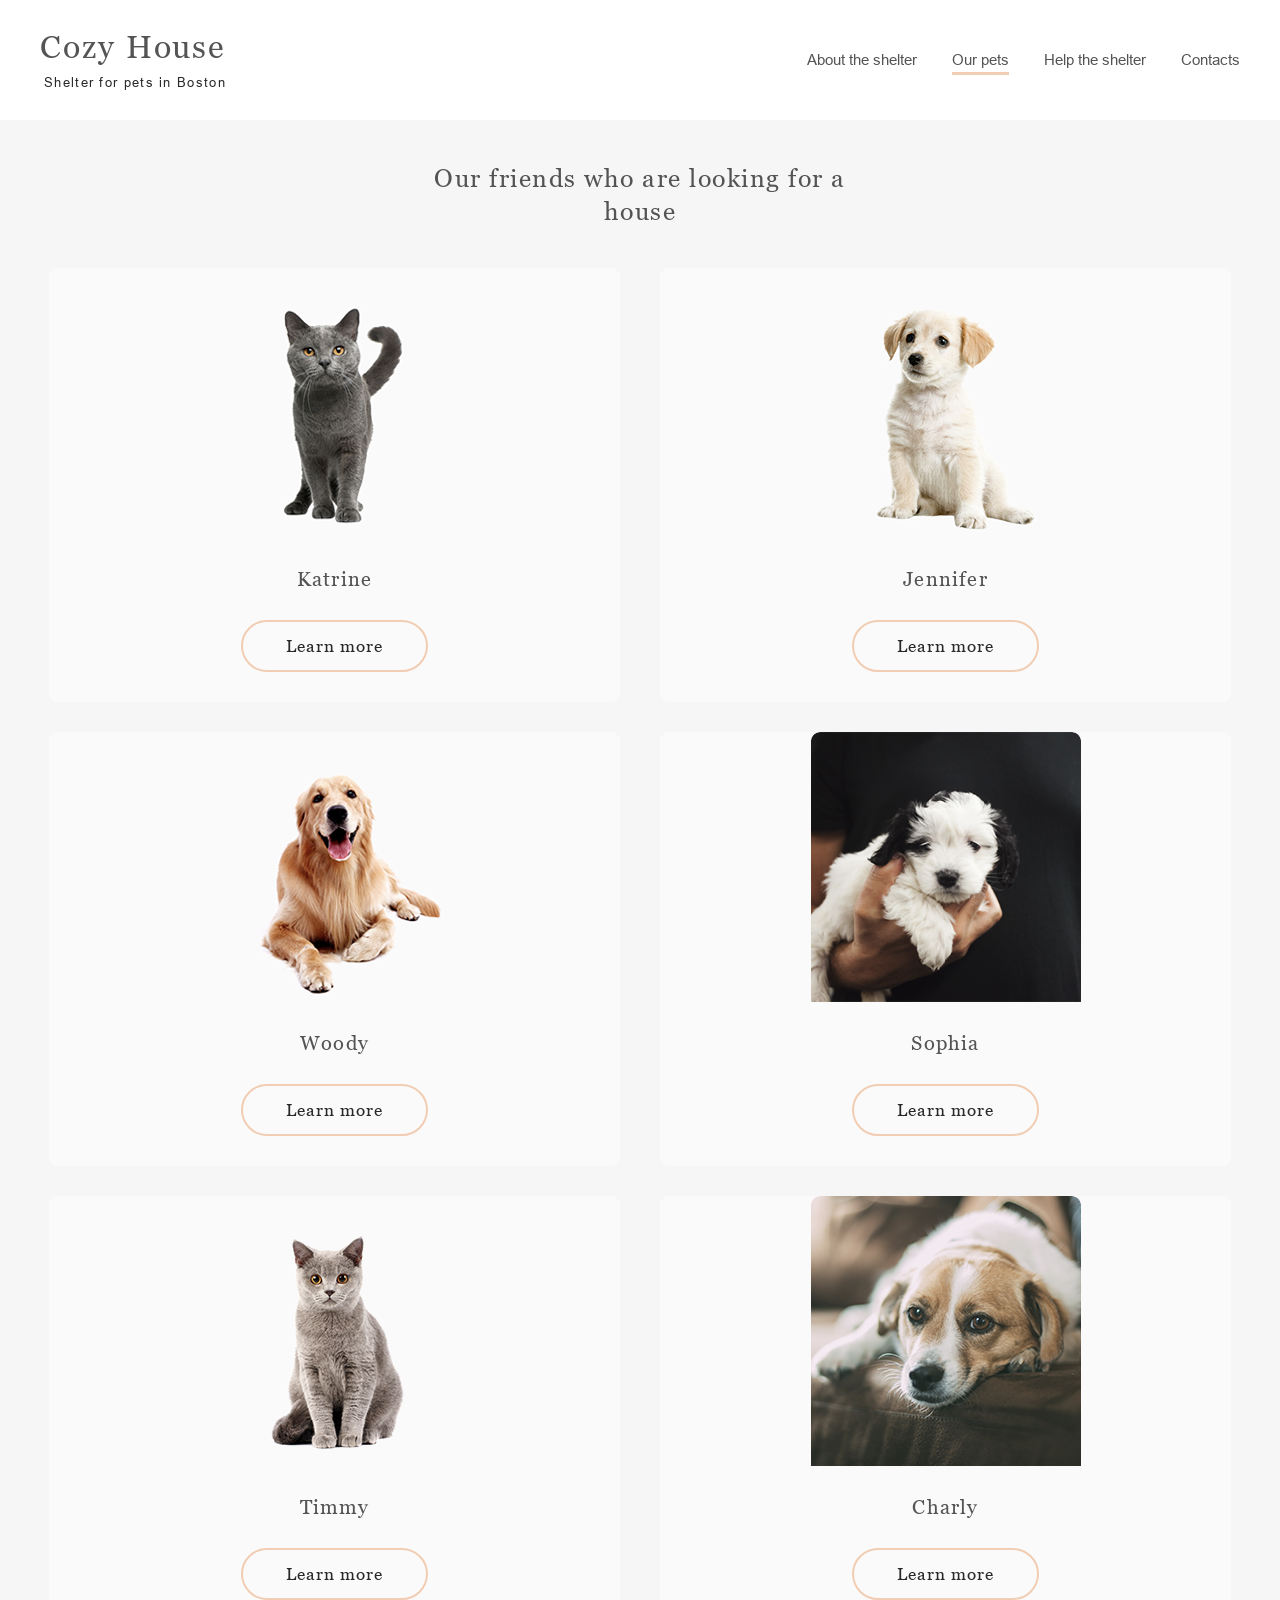
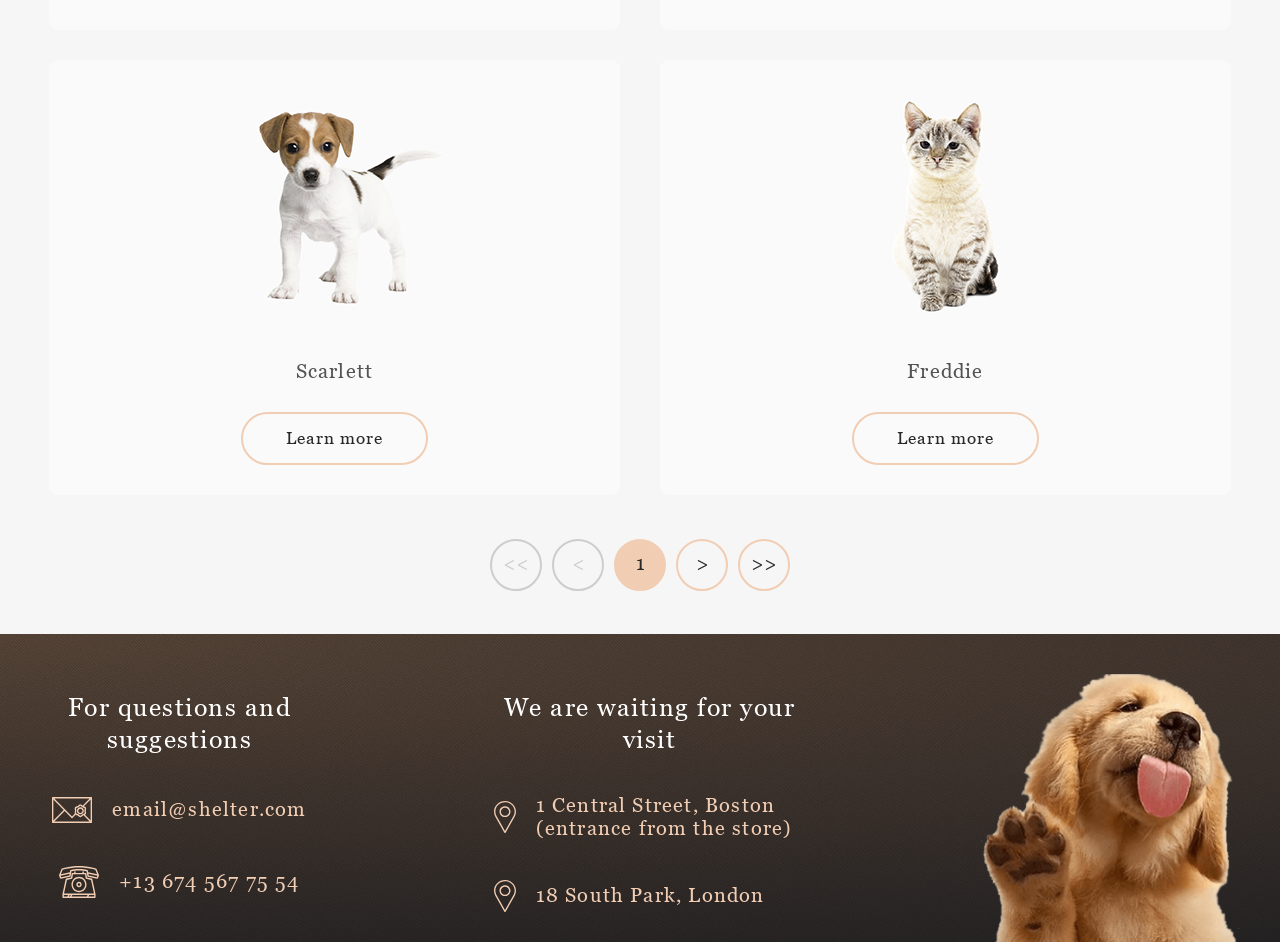
==== pets.html @ 42ce53c7 "Initial commit" ====
<!DOCTYPE html>
<html lang="en">
<head>
    <meta charset="UTF-8">
    <meta name="viewport" content="width=device-width, initial-scale=1.0">
    <title>Cozy House | pets page</title>
    <link rel="preload" href="fonts/ArialMT.woff2" as="font" type="font/woff2" crossorigin>
    <link rel="preload" href="fonts/Georgia.woff2" as="font" type="font/woff2" crossorigin>
    <link rel="stylesheet" href="css/style.css">
    <link rel="icon" type="image/x-icon" href="images/favicon.ico">
</head>
<body>
    <div class="overlay" id="overlay"></div>
    <header class="header header--inside header--white">
        <div class="container">
            <div class="header__row">
                <a class="header__logo logo" href="https://rolling-scopes-school.github.io/soveliy-JSFEPRESCHOOL2024Q2/shelter/">
                    <div class="logo__title">
                        Cozy House
                    </div>
                    <div class="logo__desc">
                        Shelter for pets in Boston
                    </div>
                </a>
                <nav class="header__main-menu main-menu">
                    <ul class="main-menu__list">
                        <li class="main-menu__item"><a href="https://rolling-scopes-school.github.io/soveliy-JSFEPRESCHOOL2024Q2/shelter/" class="main-menu__link">About the shelter</a></li>
                        <li class="main-menu__item"><a href="#" class="main-menu__link main-menu__link--current">Our pets</a></li>
                        <li class="main-menu__item"><a href="https://rolling-scopes-school.github.io/soveliy-JSFEPRESCHOOL2024Q2/shelter/#help" class="main-menu__link">Help the shelter</a></li>
                        <li class="main-menu__item"><a href="#contacts" class="main-menu__link">Contacts</a></li>
                    </ul>
                </nav>
                <div class="burger header__burger">
                    <div class="burger__elem"></div>
                    <div class="burger__elem"></div>
                    <div class="burger__elem"></div>
                </div>
            </div>
        </div>
    </header>
    <main class="main">
        <div class="friends" id="friends">
            <div class="container">
                <h1 class="friends__section-title section-title section-title--big-margin">
                    Our friends who
                    are&nbsp;looking for a house
                </h1>
                <div class="friends__grid">
                    <a class="friends-item" href="#">
                        <div class="friends-item__image-container">
                            <img src="images/pets-katrine.jpg" alt="">
                        </div>
                        <div class="friends-item__title">
                            Katrine
                        </div>
                        <div class="friends-item__button button button--round">
                            Learn more
                        </div>
                    </a>
                    <a class="friends-item" href="#">
                        <div class="friends-item__image-container">
                            <img src="images/pets-jennifer.jpg" alt="">
                        </div>
                        <div class="friends-item__title">
                            Jennifer
                        </div>
                        <div class="friends-item__button button button--round">
                            Learn more
                        </div>
                    </a>
                    <a class="friends-item" href="#">
                        <div class="friends-item__image-container">
                            <img src="images/pets-woody.jpg" alt="">
                        </div>
                        <div class="friends-item__title">
                            Woody
                        </div>
                        <div class="friends-item__button button button--round">
                            Learn more
                        </div>
                    </a>
                    <a class="friends-item" href="#">
                        <div class="friends-item__image-container">
                            <img src="images/pets/4.jpg" alt="">
                        </div>
                        <div class="friends-item__title">
                            Sophia
                        </div>
                        <div class="friends-item__button button button--round">
                            Learn more
                        </div>
                    </a>
                    <a class="friends-item" href="#">
                        <div class="friends-item__image-container">
                            <img src="images/pets/pets-timmy.png" alt="">
                        </div>
                        <div class="friends-item__title">
                            Timmy
                        </div>
                        <div class="friends-item__button button button--round">
                            Learn more
                        </div>
                    </a>
                    <a class="friends-item" href="#">
                        <div class="friends-item__image-container">
                            <img src="images/pets/pets-charly.jpg" alt="">
                        </div>
                        <div class="friends-item__title">
                            Charly
                        </div>
                        <div class="friends-item__button button button--round">
                            Learn more
                        </div>
                    </a>
                    <a class="friends-item" href="#">
                        <div class="friends-item__image-container">
                            <img src="images/pets/pets-scarlet.jpg" alt="">
                        </div>
                        <div class="friends-item__title">
                            Scarlett
                        </div>
                        <div class="friends-item__button button button--round">
                            Learn more
                        </div>
                    </a>
                    <a class="friends-item" href="#">
                        <div class="friends-item__image-container">
                            <img src="images/pets/8.jpg" alt="">
                        </div>
                        <div class="friends-item__title">
                            Freddie
                        </div>
                        <div class="friends-item__button button button--round">
                            Learn more
                        </div>
                    </a>
                </div>
                <nav class="friends__pagination pagination">
                    <ul class="pagination__list">
                        <li class="pagination__item">
                            <a class="pagination__link pagination__link--disable">&lt;&lt;</a>
                        </li>
                        <li class="pagination__item">
                            <a class="pagination__link pagination__link--disable">&lt;</a>
                        </li>
                        <li class="pagination__item">
                            <a class="pagination__link pagination__link--current">1</a>
                        </li>
                        <li class="pagination__item">
                            <a href="#" class="pagination__link">></a>
                        </li>
                        <li class="pagination__item">
                            <a href="#" class="pagination__link">>></a>
                        </li>
                    </ul>
                </nav>
            </div>
        </div>
    </main> 
    <footer class="footer" id="contacts">
        <div class="container">
            <div class="footer__row">
                <div class="footer__col footer__col--links">
                    <h2 class="footer__section-title footer__section-title--big section-title">
                        For questions and suggestions
                    </h2>
                    <ul class="footer__contacts">
                        <li class="footer__list-item">
                            <a class="footer__item footer__item--center" href="mailto:email@shelter.com">
                                <img src="images/icon-email.svg" alt="">
                                email@shelter.com
                            </a>
                        </li>
                        <li class="footer__list-item">
                            <a class="footer__item footer__item--center" href="tel:+136745677554">
                                <img src="images/icon-phone.svg" alt="">
                                +13 674 567 75 54
                            </a>
                        </li>
                    </ul>
                </div>
                <div class="footer__col footer__col--adress">
                    <h2 class="footer__section-title section-title">
                        We are waiting for your visit
                    </h2>
                    <ul class="footer__contacts">
                        <li class="footer__list-item">
                            <a class="footer__item footer__item--center" href="https://maps.app.goo.gl/FoFPzvUxAFWKKioE9" target="_blank">
                                <img src="images/icon-marker.svg" alt="">
                                1 Central Street, Boston (entrance from the store)
                            </a>
                        </li>
                        <li class="footer__list-item">
                            <a class="footer__item footer__item--center" href="https://maps.app.goo.gl/FoFPzvUxAFWKKioE9" target="_blank">
                                <img src="images/icon-marker.svg" alt="">
                                18 South Park, London 
                            </a>
                        </li>
                    </ul>
                </div>
                <div class="footer__col">
                    <img  src="images/footer-puppy.png" alt="">
                </div>
            </div>
        </div>
    </footer>
    <script src="main.js"></script>
</body>
</html>
---- css/style.css ----
:root {
    --color-light-xl: #fff;
	--color-light-l: #f6f6f6;
	--color-light-s: #fafafa;
	--color-dark-s: #cdcdcd;
	--color-dark-m: #b2b2b2;
	--color-dark-l: #545454;
	--color-dark-xl: #4c4c4c;
	--color-dark-2xl: #444;
	--color-dark-3xl: #292929;
	--color-primary: #f1cdb3;
	--color-primary-light: #fddcc4;
	--start-screen-gradient-background: #211f20;
	--footer-gradient-background: #211f20;
    --font-family: "Georgia", sans-serif;
    --second-family: "Arial", sans-serif;
}
@font-face {
    font-family: 'Georgia';
    src: url('../fonts/Georgia-Italic.woff2') format('woff2');
    font-weight: normal;
    font-style: italic;
    font-display: swap;
}

@font-face {
    font-family: 'Arial';
    src: url('../fonts/ArialMT.woff2') format('woff2');
    font-weight: normal;
    font-style: normal;
    font-display: swap;
}

@font-face {
    font-family: 'Arial';
    src: url('../fonts/Arial-ItalicMT.woff2') format('woff2');
    font-weight: normal;
    font-style: italic;
    font-display: swap;
}

@font-face {
    font-family: 'Georgia';
    src: url('../fonts/Georgia.woff2') format('woff2');
    font-weight: normal;
    font-style: normal;
    font-display: swap;
}


html{
	scroll-behavior: smooth;
	height: 100%;
}

body{
	display: flex;
	flex-direction: column;	
	height: 100%;
    margin: 0;
    padding: 0;
    font-family: var(--font-family);
    color: var(--color-dark-l);
	background: var(--color-light-l);
}

.main{
	flex: 1 0 auto;
}

.footer{
	flex: 0 0 auto;
}

.container{
	max-width: 1200px;
	padding: 0 15px;
	margin: 0 auto;
}

.button{
	display: inline-flex;
	box-sizing: border-box;
	font-family: var(--font-family);
	font-weight: 400;
	font-size: 17px;
	line-height: 130%;
	color: var(--color-dark-3xl);
	letter-spacing: 0.06em;
	text-decoration: none;
	border-radius: 100px;
	transition: 0.3s;
}

.button--background{
	padding: 15px 45px;
	background: var(--color-primary);
}

.button--background:hover{
	background: var(--color-primary-light)
}

.button--round{
	padding: 13px 43px;
	border: 2px solid var(--color-primary);
}

.section-title{
	font-family: var(--font-family);
	font-weight: 400;
	font-size: 35px;
	line-height: 130%;
	letter-spacing: 0.06em;
	color: var(--color-dark-l);
	margin: 0;
}

.section-title--big-margin{
	margin-bottom: 60px;
}

.header{
	position: absolute;
	top: 0;
	left: 0;
	z-index: 100;
	width: 100%;
	padding: 30px 0;
}

body.lock {
    overflow: hidden;
}

.burger {
	position: relative;
    display: none; 
    flex-direction: column;
    justify-content: space-between;
    width: 30px;
    height: 22px;
    cursor: pointer;
    transition: transform 0.3s ease;
    z-index: 150 !important; 
}
.burger__elem {
    width: 100%;
    height: 2px;
    background-color: #f1cdb3; 
}

.overlay {
    position: fixed;
    top: 0; left: 0;
    width: 100%; height: 100%;
    background: rgba(41, 41, 41, 0.6);
    opacity: 0;
    visibility: hidden;
    transition: all 0.3s ease;
	z-index: 50;
}
.overlay.active {
    opacity: 1;
    visibility: visible;
}

.header--inside{
	position: relative;
}

.header--white{
	background: var(--color-light-xl);
}

.header--white .logo__title{
	color: var(--color-dark-l);
}

.header--white .logo__desc{
	color: var(--color-dark-3xl);
}

.header--white .main-menu__link{
	color: var(--color-dark-l);
}

.header--white .main-menu__link:not(.main-menu__link--current):hover{
	color: var(--color-dark-3xl);
}

.header--white .burger__elem{
	background-color: #000000;
}
.header--white .burger.active .burger__elem {
    background-color: var(--color-primary); 
}

.header__row{
	display: flex;
	justify-content: space-between;
	align-items: center;
}

.logo{
	text-decoration: none;
}

.logo__title{
	font-family: var(--font-family);
	font-weight: 400;
	font-size: 32px;
	line-height: 110%;
	letter-spacing: 0.06em;
	color: var(--color-primary);
}

.logo__desc{
	margin-top: 10px;	
	margin-left: 4px;
	font-family: var(--second-family);
	font-weight: 400;
	font-size: 13px;
	letter-spacing: 0.1em;
	color: var(--color-light-xl);
}

.main-menu__list{
	padding: 0;
	margin: 0;
	display: flex;
	gap: 35px;
	list-style: none;
}

.main-menu__link{
	position: relative;
	display: block;
	font-family: var(--second-family);
	font-weight: 400;
	font-size: 15px;
	line-height: 160%;
	color: var(--color-dark-s);
	text-decoration: none;
	transition: 0.3s;
}

.main-menu__link:after{
	content: '';
	position: absolute;
	top: 100%;
	left: 0;
	width: 0;
	height: 3px;
	background: var(--color-primary);
	transition: 0.3s;
}

.main-menu__link--current{
	cursor: inherit;
}

.main-menu__link.main-menu__link--current:after{
	width: 100%;
}

.main-menu__link:not(.main-menu__link--current):active,
.main-menu__link:not(.main-menu__link--current):hover{
	color: var(--color-light-s);
}


.main-menu__link:not(.main-menu__link--current):active:after{
	width: 100%;
}

.hero{
	position: relative;
	padding-top: 180px;
	background: var(--start-screen-gradient-background) radial-gradient(237.5% 111.8% at 0% 0%, rgb(91, 72, 58) 0%, rgb(38, 36, 37) 100%);
	background-size: cover;
}
.hero::before{
	content: '';
	position: absolute;
	top: 0;
	height: 100%;
	width: 100%;
	background-image: url(../images/noise_transparent.png);
}

.hero__row{
	position: relative;
	display: flex;
	align-items: flex-end;
	justify-content: space-between;
}

.hero__content{
	align-self: center;
	flex-shrink: 0;
	padding-bottom: 80px;
}

.hero__title{
	margin: 0;
	max-width: 310px;
	font-weight: 400;
	font-size: 44px;
	line-height: 130%;
	color: var(--color-light-xl);
}

.hero__desc{
	margin: 42px 0;
	font-family: var(--second-family);
	font-weight: 400;
	font-size: 15px;
	line-height: 160%;
	color: var(--color-dark-s);
	max-width: 460px;
}

.hero__image{
	display: block;
	max-width: 100%;
	height: auto;
}

.about{
	padding: 80px 0 96px;
	background: var(--color-light-xl);
}

.about__row{
	display: flex;
	align-items: center;
	justify-content: center;
	gap: 120px;
}
.about__content{
	max-width: 430px;
}

.about__section-title{
	max-width: 370px;
	margin-bottom: 22px;
}

.about__content p{
	font-family: var(--second-family);
	font-weight: 400;
	font-size: 15px;
	line-height: 160%;
	color: var(--color-dark-xl);
	margin: 0;
}	

.about__content p + p{
	margin-top: 25px;
}

.friends{
	padding: 80px 0 100px;
}

.friends__grid{
	display: grid;
	grid-template-columns: repeat(4, 1fr);
	gap: 30px 40px;
}

.friends__section-title{
	max-width: 430px;
	margin-left: auto;
	margin-right: auto;
	text-align: center;
}

.friends__pagination{
	margin-top: 60px;
}

.pagination__list{
	display: flex;
	align-items: center;
	justify-content: center;
	gap: 20px;
	list-style: none;
	padding: 0;
	margin: 0;
	list-style: none;

}

.pagination__link{
	display: flex;
	align-items: center;
	justify-content: center;
	height: 52px;
	width: 52px;
	box-sizing: border-box;
	border: 2px solid var(--color-primary);
	border-radius: 100px;
	padding-bottom: 3px;
	font-size: 20px;
	line-height: 1;
	/* letter-spacing: 0.06em; */
	text-align: center;
	color: var(--color-dark-3xl);
	text-decoration: none;
	transition: 0.4s;
}

.pagination__link:not(.pagination__link--disable):not(.pagination__link--current):hover{
	background: var(--color-primary-light);
	border-color: var(--color-primary-light);
}

.pagination__link:not(.pagination__link--disable):not(.pagination__link--current):active,
.pagination__link--current{
	background: var(--color-primary);
	border-color:  var(--color-primary);
}

.pagination__link--disable{
	color: var(--color-dark-s);
	border-color: var(--color-dark-s);
	cursor: no-drop;
}

.slider{
	position: relative;
	padding: 0 105px;
	box-sizing: border-box;
}

.slider__wrapper{
	display: flex;
	gap: 90px;
}

.slider__arrow{
	position: absolute;
	top: 50%;
	transform: translateY(-50%);
	display: flex;
	align-items: center;
	justify-content: center;
	height: 52px;
	width: 52px;
	box-sizing: border-box;
	border-radius: 100px;
	border: 2px solid var(--color-primary);
	cursor: pointer;
	transition: 0.3s;
}

.slider__arrow:hover{
	background-color: var(--color-primary-light);
	border-color: var(--color-primary-light);
}

.slider__arrow--left{
	left: 0;
}

.slider__arrow--right{
	right: 0;
}

.friends__button{
	display: block;
	max-width: 262px;
	margin: 60px auto 0;
}

.friends-item{
	display: flex;
	flex-direction: column;
	align-items: center;
	gap: 30px;
	padding-bottom: 30px;
	text-decoration: none;
	background: var(--color-light-s);
	border-radius: 9px;
	transition: 0.3s;
}

.friends-item:hover{
	background-color: #ffffff;
	box-shadow: 0 2px 35px 14px rgba(13, 13, 13, 0.04);
}

.friends-item:hover .friends-item__button{
	background: var(--color-primary-light);
	border-color: var(--color-primary-light);
}

.friends-item__image-container{
	position: relative;
	overflow: hidden;
	height: 270px;
	border-radius: 9px 9px 0 0;
}

.friends-item__image-container img{
	height: 100%;
	width: 100%;
	object-fit: contain;
	object-position: center;
}

.friends-item__title{
	font-family: var(--font-family);
	font-weight: 400;
	font-size: 20px;
	letter-spacing: 0.06em;
	text-align: center;
	color: var(--color-dark-l);
	text-decoration: none;
}

.help{
	padding: 80px 0 100px;
	background: var(--color-light-xl);
}

.help__section-title{
	max-width: 310px;
	margin-left: auto;
	margin-right: auto;
	text-align: center;
}

.help__row{
	display: flex;
    flex-wrap: wrap;
    gap: 55px 120px;
    justify-content: center;
}


.help-item{
	display: flex;
	flex-direction: column;
	align-items: center;
	gap: 30px;
}

.help-item__icon{
	height: 60px;
	display: flex;
	align-items: flex-end;
	justify-content: center;
}

.help-item__icon img{
	max-width: 100%;
	max-height: 60px;
}

.help-item__name{
	font-family: var(--font-family);
	font-weight: 400;
	font-size: 20px;
	line-height: 115%;
	letter-spacing: 0.06em;
	text-align: center;
	color: var(--color-dark-l);
}

.dontaion{
	padding: 80px 0 100px;
	background: var(--color-light-l);
}

.dontaion__row{
	display: flex;
	justify-content: center;
	align-items: center;
	gap: 30px;
}

.dontaion__content{
	max-width: 380px;
}

.dontaion__section-title{
	max-width: 300px;
}

.donation__subtitle{
	margin: 20px 0 18px;
	font-family: var(--font-family);
	font-weight: 400;
	font-size: 15px;
	line-height: 110%;
	letter-spacing: 0.06em;
	color: var(--color-dark-l);
}

.donation__image-container{
	padding-top: 4px;
}

.cradit-card{
	display: flex;
	align-items: center;
	padding: 10px 10px 10px 15px;
	box-sizing: border-box;
	max-width: 349px;
	font-family: var(--font-family);
	font-weight: 400;
	font-size: 20px;
	line-height: 115%;
	letter-spacing: 0.06em;
	color: var(--color-dark-l);
	text-decoration: none;
	border-radius: 9px;
	background: var(--color-primary);
	transition: 0.4s;
}

.cradit-card:hover{
	opacity: .8;
}

.cradit-card__img{
	margin-right: 15px;
}

.donation__desc{
	margin-top: 20px;
	font-family: var(--second-family);
	font-style: italic;
	font-weight: 400;
	font-size: 12px;
	line-height: 150%;
	color: var(--color-dark-m);
}


.footer{
	position: relative;
	padding: 40px 0 0 0;
	/* background:  radial-gradient(549.89% 73.65% at 5.73% 50%, rgb(81, 61, 47) 0%, rgb(26, 26, 28) 100%) var(--start-screen-gradient-background); */
	background: var(--start-screen-gradient-background) radial-gradient(237.5% 111.8% at 0% 0%, rgb(91, 72, 58) 0%, rgb(38, 36, 37) 100%);
}
.footer::before{
	content: '';
	position: absolute;
	top: 0;
	left: 0;
	height: 100%;
	width: 100%;
	background: url(../images/noise_transparent.png);
}
.footer__row{
	position: relative;
	display: flex;
	align-items: flex-start;
	justify-content: space-between;
}

.footer__section-title{
	margin-bottom: 33px;
	color: var(--color-light-xl);
}

.footer__section-title--big{
	margin-bottom: 38px;
}

.footer__contacts{
	padding: 0;
	margin: 0;
	list-style: none;
}

.footer__col--links {
	max-width: 279px;
}

.footer__col--adress{
	max-width: 302px;
}

.footer__col--adress .footer__list-item + .footer__list-item{
	margin-top: 32px;
}

.footer__col > img{
	display: block;
}
.footer__col:not(:last-child){
	padding-top: 17px;
}

.footer__item{
	display: flex;
	align-items: flex-start;
	font-weight: 400;
	font-size: 20px;
	line-height: 115%;
	letter-spacing: 0.06em;
	color: var(--color-primary);
	text-decoration: none;
	transition: .4s;
}

.footer__item:hover{
	opacity: 0.8;
}

.footer__item--center{
	align-items: center;
}

.footer__item img{
	margin-right: 20px;
	flex-shrink: 0;
}

.footer__list-item + .footer__list-item {
	margin-top: 40px;
}

.burger{
	display: none;
}

@media (max-width:1100px){
	
	.slider__wrapper{
		gap: 50px;
	}

	.friends__grid{
		grid-template-columns: repeat(3,1fr);
	}
}
@media (max-width:991px){

	
	.container{
		padding: 0 30px;
	}

	.hero {
		padding-top: 149px;
	}

	.hero__row{
		flex-direction: column;
	}

	.hero__content{
		display: flex;
		flex-direction: column;
		padding-bottom: 100px;
	}

	.hero__desc{
		max-width: clamp(300px, 60vw, 800px);
	}
	
	.hero__image{
		max-width: 569px;
		width: 100%;
	}

	.hero__button{
		margin: 0 auto;
	}

	.about__row{
		flex-direction: column-reverse;
		gap: 80px;
	}

	.about__section-title{
		margin-bottom: 24px;
	}

	.slider{
		padding: 0 64px;
	}

	.slider__item{
		width: 100%;
	}

	.slider__wrapper{
		gap: 40px;
	}

	.slider__item:nth-child(3){
		display: none;
	}
	
	.help{
		padding: 80px 0 99px;
	}

	.help__row{
		display: grid;
		grid-template-columns: repeat(3, 1fr);
		gap: 55px 0;
		padding: 0 10px;
		box-sizing: border-box;
	}
	.help__col{
		padding: 0 15px;
		box-sizing: border-box;
	}


	.dontaion__row{
		flex-direction: column-reverse;
		gap: 60px;
	}

	.donation__image-container{
		padding-top: 0;
	}

	.donation__image-container img{
		display: block;
		margin-left: -2px;
	}

	.donation__subtitle{
		margin: 20px 0 19px;
	}
	
	.footer{
		padding: 31px 0 0 0;
	}

	.footer__col:not(:last-child){
		padding-top: 0;
	}

	.footer__row{
		flex-wrap: wrap;
		justify-content: center;
		gap: 64px 60px;
	}

	.friends{
		padding: 80px 0 78px;
	}
	.friends--hero{
		padding: 80px 0 100px;
	}
	.friends__section-title{
		margin-bottom: 30px;
	}
	.friends--hero .friends__section-title{
		margin-bottom: 60px;
	}
	.friends__grid{
		grid-template-columns: repeat(2,1fr);
		padding: 0 64px;
	}

	.friends__grid .friends-item:nth-child(n + 7){
		display: none;
	}

	.friends__pagination{
		margin-top: 40px;
	}
	
}

@media (max-width:767px){

	.container{
		padding: 0 15px;
	}

	.header .container{
		padding: 0 20px;
	}

	.header__main-menu{
		display: none;
	}
	.burger{
		display: flex;
		flex-direction: column;
		justify-content: space-between;
		width: 30px;
		height: 22px;
		z-index: 150 !important;
	}
	
	.burger__elem{
		height: 2px;
		background-color: var(--color-primary);
	}

    .header__main-menu {
        position: fixed;
        top: 0;
        right: -320px; 
        max-width: 320px;
		width: 100%;
        height: 100vh;
        background-color: #292929; 
        display: flex;
        align-items: center;   
        justify-content: center; 
        transition: transform 0,5s ease;
        z-index: 120;
	}
    .header__main-menu.active {
        transform: translateX(-320px);
    }
    
    .burger.active {
        transform: rotate(90deg);
    }

    .main-menu__list {
        display: flex;
        flex-direction: column; 
        align-items: center;   
		justify-content: center;
		height: auto;
        gap: 40px;            
        list-style: none;
        padding: 0;
    }
	.main-menu__link {
        font-size: 32px;       
        line-height: 160%;
		text-align: center;
        color: #CDCDCD;        
        text-decoration: none;
		transition: color 0.3s ease;
    }
	.main-menu__link:hover {
        color: #F1CDB3;
    }
    .main-menu__link--current {
        color: #F1CDB3;
        border-bottom: 3px solid #F1CDB3;
    }
	.header--white .header__main-menu {
        background-color: #FFFFFF;
    }
    .header--white .main-menu__link {
        color: #545454;
    }
    .header--white .main-menu__link--current {
        color: #292929;
        border-bottom: 3px solid #F1CDB3;
    }

    .header--white .burger__elem {
        background-color: #000000;
    }
	.header--white .logo__title {
        color: var(--color-primary);
    }
    .header--white .logo__desc {
        color: var(--color-dark-3xl);
    }
}
	.hero .container{
		padding:  0 14px;
	}

	.hero__content{
		text-align: center;
	}

	.hero__title{
		max-width: 255px;
		margin: 0 auto;
		font-size: 25px;
		line-height: 130%;
		letter-spacing: 0.06em;
	}

	.hero__desc{

		font-size: 15px;
		line-height: 160%;
	}

	.about{
		padding: 42px 0 38px;
	}

	.about .container{
		padding: 0 25px;
	}
	
	.about__row{
		gap: 41px;
	}

	.about__content p + p{
		margin-top: 22px;
	}
	

	.about__image{
		height: auto;
		max-width: 100%;
	}

	.section-title{
		font-size: 25px;
		line-height: 130%;
		letter-spacing: 0.06em;
		text-align: center;
	}


	.section-title--big-margin{
		margin-bottom: 41px;
	}

	.about__content p{
		text-align: justify;
	}

	.friends{
		padding: 42px 0 43px;
	}

	.slider{
		padding: 0 10px 72px;
	}

	.slider__item:nth-child(2){
		display: none;
	}

	.slider__arrow{
		top: auto;
		bottom: 0;
	}

	.slider__arrow--right{
		transform: translateX(92px);
		right: 50%;
	}

	.slider__arrow--left{
		transform: translateX(-92px);
		left: 50%;
	}

	.friends__button{
		margin-top: 42px;
	}
	
	.help{
		padding: 42px 0 39px;
	}
	
	.help__row{
		grid-template-columns: repeat(2, 1fr);
		gap: 30px;
		padding: 0;
	}

	.help__section-title{
		max-width: 230px;
	}
	
	.help__col{
		padding: 0;
	}

	.help-item{
		gap: 21px;
	}

	.help-item__icon{
		height: 50px;
	}

	.help-item__icon img{
		max-height: 50px;
	}

	.help-item__name{
		font-size: 15px;
		line-height: 110%;
		letter-spacing: 0.06em;
	}

	

	.donation__image-container img{
		max-width: 100%;
	}

	.dontaion{
		padding: 42px 0;
	}

	.donation .container{
		padding: 0 19px;
	}

	.dontaion__section-title{
		max-width: 220px;
		margin: 0 auto;
	}

	.donation__subtitle{
		font-weight: 400;
		font-size: 15px;
		line-height: 160%;
		text-align: center;
		letter-spacing: 0;
	}

	.dontaion__content{
		display: flex;
		flex-direction: column;
	}

	.cradit-card{
		font-size: 15px;
		line-height: 110%;
		align-self: flex-start;
	}

	.dontaion .container{
		padding: 0 20px;
	}

	.dontaion__row{
		gap: 43px;
	}

	.donation__desc{
		text-align: justify;
	}

	.footer__item {
		justify-content: center;
	}

	.footer__row{
		gap: 40px;
	}

	.footer__section-title{
		margin-bottom: 38px;
	}

	.footer__col--adress .footer__contacts{
		margin: 0 -5px;
	}

	.footer__col--adress .footer__item {
		justify-content: flex-start;
	}

	.footer__col--adress .footer__list-item + .footer__list-item{
		margin-top: 40px;
	}

	.footer__col > img{
		max-width: 260px;
	}

	.friends__grid{
		padding: 0 9px;
		grid-template-columns: 1fr 1fr;
	}

	.friends__pagination{
		margin-top: 44px;
	}

	.pagination__list{
		gap: 10px;
	}

	.about__section-title{
		max-width: 300px;
		margin: 0 auto 24px;
	}
	.friends--hero .friends__section-title{
		margin-bottom: 42px;
	}
}
@media (max-width:650px){
	.footer__row{
		flex-direction: column;
		align-items: center;
	}

}
@media (max-width:568px){

	.friends__grid{
		grid-template-columns: 1fr;
	}

	.friends__grid .friends-item:nth-child(n + 4){
		display: none;
	}
	.hero__image{
		max-width: 260px;
	}

	.hero__content{
		padding-bottom: 106px;
	}

	.hero__image-container{
		margin-right: -4px;
	}

	.about__image{
		max-width: 260px;
	}

	.donation__image-container img{
		max-width: 260px;
		margin-right: 0;
	}

}
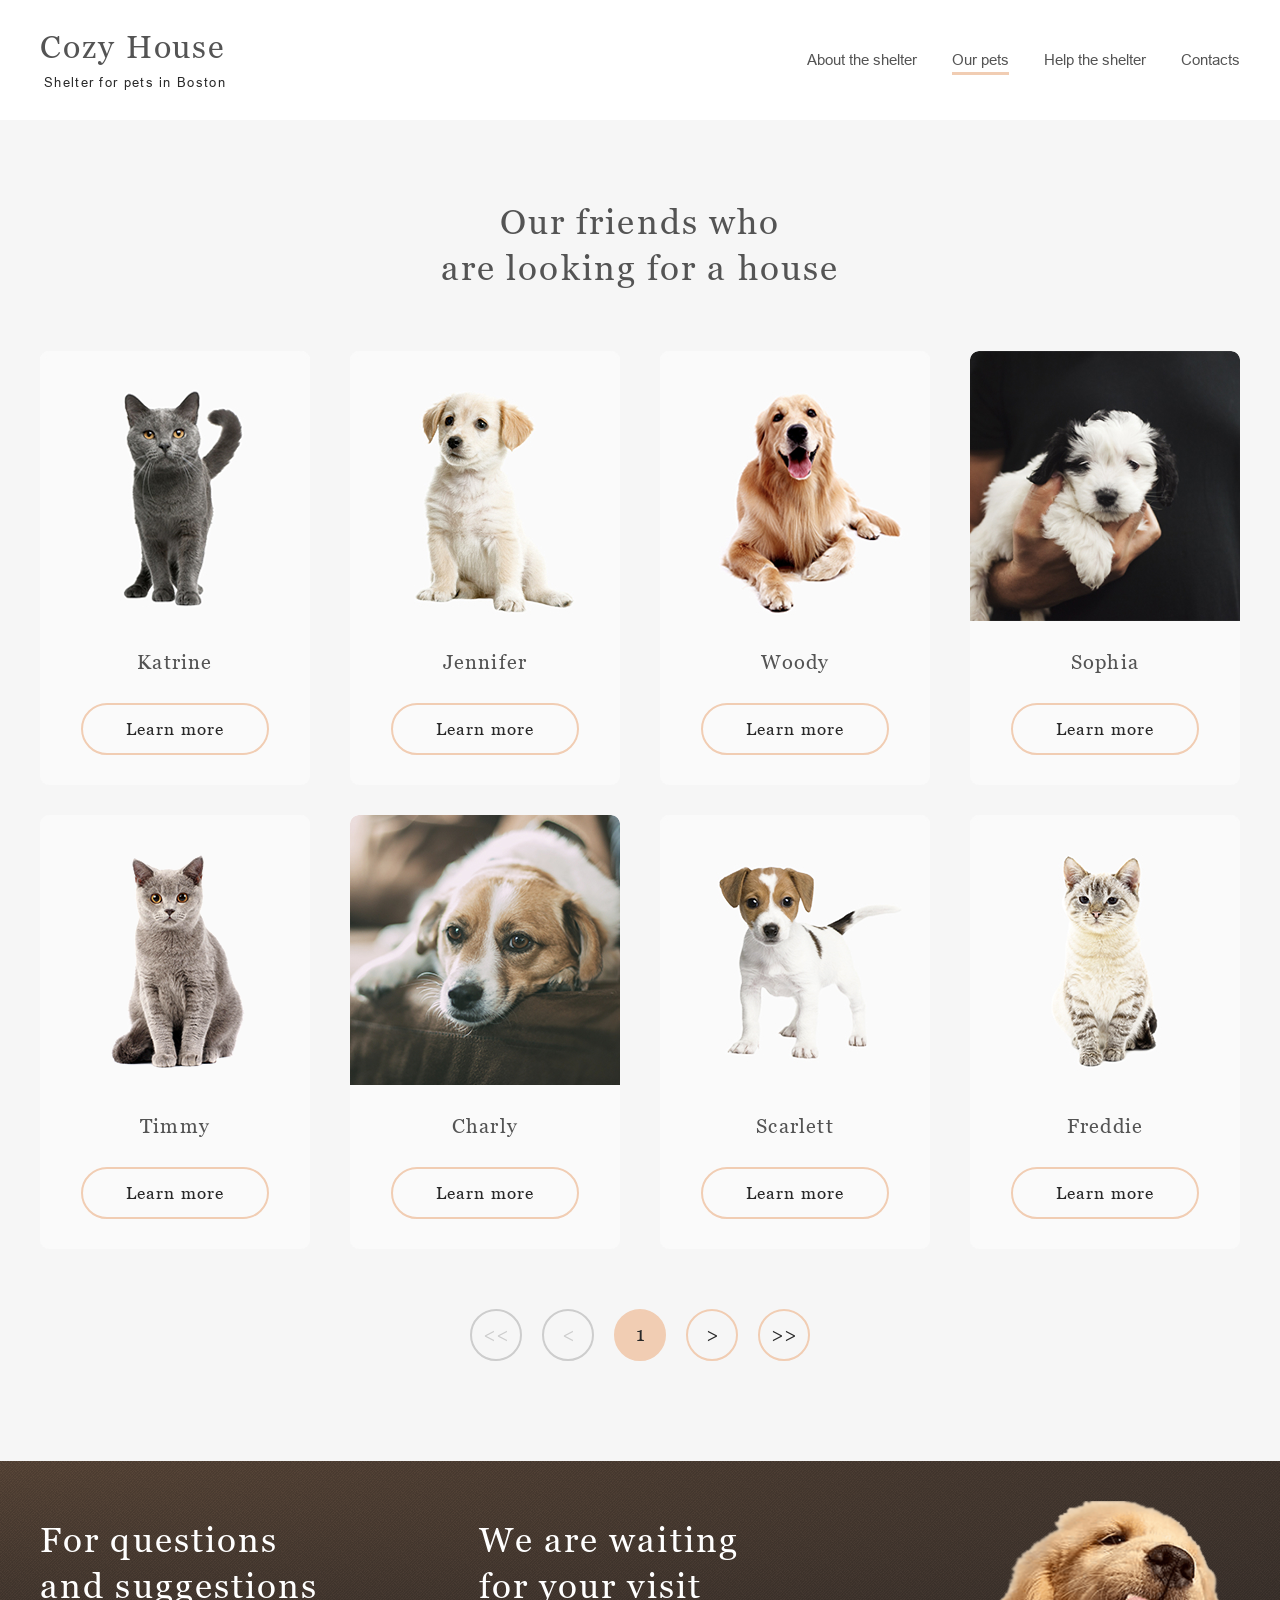
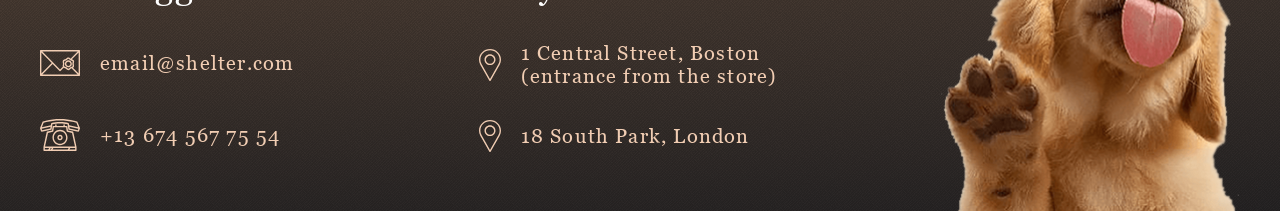
==== commit 78f21623: "update" ====
--- a/pets.html
+++ b/pets.html
@@ -10,7 +10,7 @@
     <link rel="icon" type="image/x-icon" href="images/favicon.ico">
 </head>
 <body>
-    <div class="overlay" id="overlay"></div>
+    <div class="overlay" class="overlay"></div>
     <header class="header header--inside header--white">
         <div class="container">
             <div class="header__row">
--- a/css/style.css
+++ b/css/style.css
@@ -434,7 +434,9 @@
 	padding: 0 105px;
 	box-sizing: border-box;
 }
-
+.slider__iem {
+	display: block;
+}
 .slider__wrapper{
 	display: flex;
 	gap: 90px;
@@ -910,10 +912,10 @@
 		width: 100%;
         height: 100vh;
         background-color: #292929; 
-        display: flex;
+		display: flex;
         align-items: center;   
         justify-content: center; 
-        transition: transform 0,5s ease;
+        transition: transform 0.5s ease;
         z-index: 120;
 	}
     .header__main-menu.active {
@@ -969,7 +971,7 @@
     .header--white .logo__desc {
         color: var(--color-dark-3xl);
     }
-}
+
 	.hero .container{
 		padding:  0 14px;
 	}
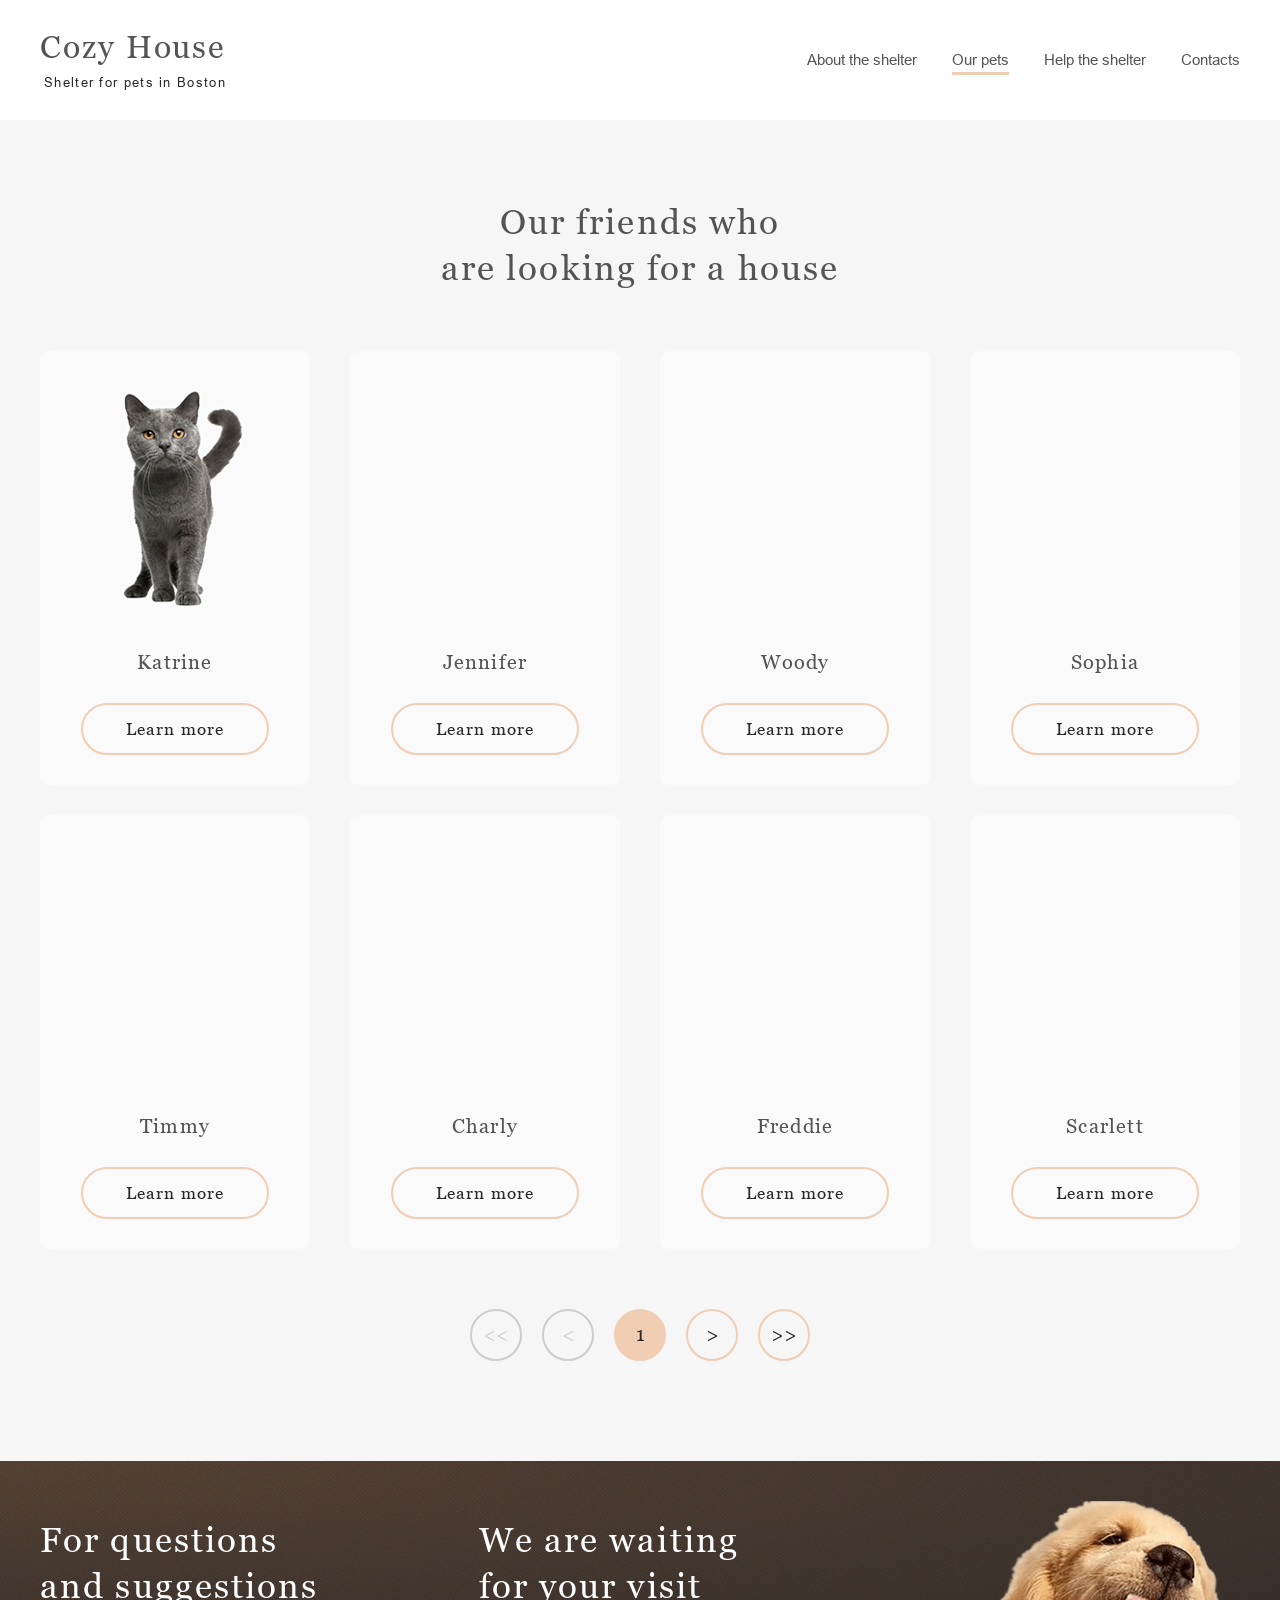
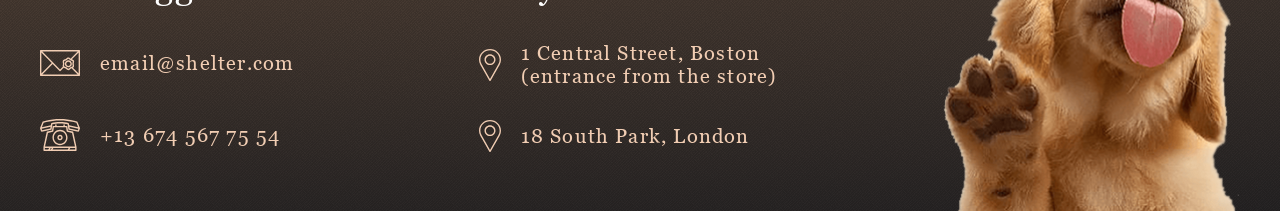
==== commit 76de6f17: "popup" ====
--- a/pets.html
+++ b/pets.html
@@ -204,6 +204,9 @@
             </div>
         </div>
     </footer>
+    <div class="overlay"></div>
+        <div id="popup" class="popup">
+    </div>
     <script src="main.js"></script>
 </body>
 </html>
--- a/css/style.css
+++ b/css/style.css
@@ -367,7 +367,9 @@
 .friends__grid{
 	display: grid;
 	grid-template-columns: repeat(4, 1fr);
+	height: auto !important;
 	gap: 30px 40px;
+	justify-items: center;
 }
 
 .friends__section-title{
@@ -434,14 +436,46 @@
 	padding: 0 105px;
 	box-sizing: border-box;
 }
-.slider__iem {
+.slider__item {
 	display: block;
+	width: 100%;
 }
 .slider__wrapper{
 	display: flex;
 	gap: 90px;
-}
-
+	overflow: hidden;
+	width: 100%;
+	justify-content: center;
+	position: relative;
+}
+@keyframes move-right {
+    from { left: 0px; }
+    to { left: -100%; }
+}
+
+.transition-right {
+    animation: move-right 0.5s ease-in-out;
+}
+/* .exit-animation {
+    opacity: 0;
+    transform: scale(0.9);
+    transition: 0.4s ease-in;
+}
+
+.enter-animation {
+    animation: fadeIn 0.4s ease-out forwards;
+}
+
+@keyframes fadeIn {
+    from {
+        opacity: 0;
+        transform: scale(1.1);
+    }
+    to {
+        opacity: 1;
+        transform: scale(1);
+    }
+} */
 .slider__arrow{
 	position: absolute;
 	top: 50%;
@@ -522,6 +556,136 @@
 	color: var(--color-dark-l);
 	text-decoration: none;
 }
+.popup-overlay {
+    position: fixed;
+    top: 0; left: 0;
+    width: 100%; height: 100%;
+    background: rgba(41, 41, 41, 0.6); /* Затемнение +2 балла */
+    z-index: 2000;
+    display: flex;
+    align-items: center;
+    justify-content: center;
+    opacity: 0;
+    visibility: hidden;
+    transition: all 0.3s ease;
+    cursor: pointer;
+}
+
+/* Показываем при наличии класса active */
+.popup-overlay.active {
+    opacity: 1;
+    visibility: visible;
+	display: flex;
+	z-index: 1000;
+}
+
+/* 2. Окно попапа */
+.popup-window {
+    position: relative;
+    background: #FAFAFA;
+    border-radius: 9px;
+    max-width: 900px;
+    width: auto;
+    display: flex;
+    box-shadow: 0px 2px 35px 14px rgba(13, 13, 13, 0.04);
+    cursor: default; /* На самом окне курсор обычный */
+    transition: transform 0.3s ease;
+    transform: scale(0.8);
+}
+
+.popup-overlay.active .popup-window {
+    transform: scale(1);
+}
+
+/* 3. Кнопка закрытия (Крестик) */
+.popup-close-btn {
+    position: absolute;
+    top: -52px;
+    right: -42px;
+    width: 52px;
+    height: 52px;
+    background: transparent;
+    border: 2px solid var(--color-primary);
+    border-radius: 50%;
+    display: flex;
+    align-items: center;
+    justify-content: center;
+    cursor: pointer;
+    transition: 0.3s;
+}
+
+.popup-close-btn:hover {
+    background-color: var(--color-primary-light);
+    border-color: var(--color-primary-light);
+}
+
+/* 4. Контент внутри (Картинка + Текст) */
+.popup-container {
+    display: flex;
+    align-items: center;
+    gap: 30px;
+}
+
+.popup-img {
+    width: 500px;
+    height: 500px;
+    object-fit: cover;
+    border-radius: 9px 0 0 9px;
+}
+
+.popup-info {
+    padding: 10px 20px 10px 0;
+    max-width: 350px;
+}
+
+.popup-name {
+    font-family: var(--font-family);
+    font-size: 35px;
+    line-height: 1.3;
+    letter-spacing: 0.06em;
+    color: #000;
+    margin-bottom: 10px;
+}
+
+.popup-type {
+    font-family: var(--font-family);
+    font-size: 20px;
+    line-height: 1.3;
+    letter-spacing: 0.06em;
+    margin-bottom: 40px;
+}
+
+.popup-description {
+    font-family: var(--font-family);
+    font-size: 15px;
+    line-height: 1.1;
+    letter-spacing: 0.06em;
+    margin-bottom: 40px;
+}
+
+/* Список характеристик */
+.popup-list {
+    list-style: none;
+    padding: 0;
+}
+
+.popup-list li {
+    font-family: var(--font-family);
+    font-size: 15px;
+    line-height: 1.1;
+    letter-spacing: 0.06em;
+    margin-bottom: 11px;
+    position: relative;
+    padding-left: 15px;
+}
+
+.popup-list li::before {
+    content: "•";
+    color: var(--color-primary);
+    position: absolute;
+    left: 0;
+}
+
 
 .help{
 	padding: 80px 0 100px;
@@ -732,6 +896,35 @@
 	display: none;
 }
 
+@media (max-width: 1279px) {
+    .friends__grid {
+        grid-template-columns: repeat(2, 1fr) !important; 
+        gap: 30px 40px; 
+        justify-items: center;
+        width: 100%;
+		max-width: 580px;
+        margin: 0 auto; 
+    }
+	.popup-window { 
+		max-width: 630px; 
+	}
+    .popup-img { 
+		width: 350px; 
+		height: 350px; 
+	}
+    .popup-info { 
+		max-width: 260px; 
+	}
+    .popup-name { 
+		margin-bottom: 10px; 
+	}
+    .popup-type { 
+		margin-bottom: 20px; 
+	}
+    .popup-description { 
+		margin-bottom: 20px; font-size: 13px; 
+	}
+}
 @media (max-width:1100px){
 	
 	.slider__wrapper{
@@ -739,7 +932,8 @@
 	}
 
 	.friends__grid{
-		grid-template-columns: repeat(3,1fr);
+		grid-template-columns: repeat(2,1fr);
+		gap: 30px 40px;
 	}
 }
 @media (max-width:991px){
@@ -797,8 +991,14 @@
 		gap: 40px;
 	}
 
-	.slider__item:nth-child(3){
+	/* .slider__item:nth-child(3){
 		display: none;
+	} */
+	.popup-window { 
+		max-width: 630px; 
+	}
+    .popup-img { 
+		width: 350px; height: 350px; 
 	}
 	
 	.help{
@@ -863,13 +1063,18 @@
 		margin-bottom: 60px;
 	}
 	.friends__grid{
-		grid-template-columns: repeat(2,1fr);
+		display: grid !important;
+		grid-template-columns: repeat(2,1fr) !important;
+		gap: 30px 40px;
 		padding: 0 64px;
-	}
-
-	.friends__grid .friends-item:nth-child(n + 7){
+		width: 100%;
+		max-width: 580px;
+		margin: 0 auto;
+	}
+
+	/* .friends__grid .friends-item:nth-child(n + 7){
 		display: none;
-	}
+	} */
 
 	.friends__pagination{
 		margin-top: 40px;
@@ -1062,6 +1267,24 @@
 	.friends__button{
 		margin-top: 42px;
 	}
+	.popup-window { 
+		max-width: 240px; 
+		flex-direction: column; 
+	}
+    .popup-img { 
+		display: none; 
+	} 
+	.popup-info {
+        padding: 10px;
+        text-align: center;
+        max-width: 100%;
+    }
+    .popup-list {
+        text-align: left;
+    }
+    .popup-close-btn { 
+		right: -30px; 
+	}
 	
 	.help{
 		padding: 42px 0 39px;
@@ -1178,8 +1401,12 @@
 	}
 
 	.friends__grid{
-		padding: 0 9px;
-		grid-template-columns: 1fr 1fr;
+		padding: 0 15px;
+		grid-template-columns: 1fr;
+		grid-template-rows: repeat(3, auto);
+		height: auto !important;
+		justify-items: center;
+		gap: 30px;
 	}
 
 	.friends__pagination{
@@ -1209,6 +1436,7 @@
 
 	.friends__grid{
 		grid-template-columns: 1fr;
+		justify-items: center;
 	}
 
 	.friends__grid .friends-item:nth-child(n + 4){
@@ -1235,4 +1463,19 @@
 		margin-right: 0;
 	}
 
+}
+@media (max-width: 767px) {
+    .friends__grid {
+        display: grid !important;
+        grid-template-columns: 1fr !important; 
+        height: auto !important; 
+        max-height: none !important;
+        gap: 30px !important;
+        justify-items: center;
+        margin-bottom: 40px;
+    }
+    .slider__item {
+        width: 270px; 
+        display: block !important;
+    }
 }
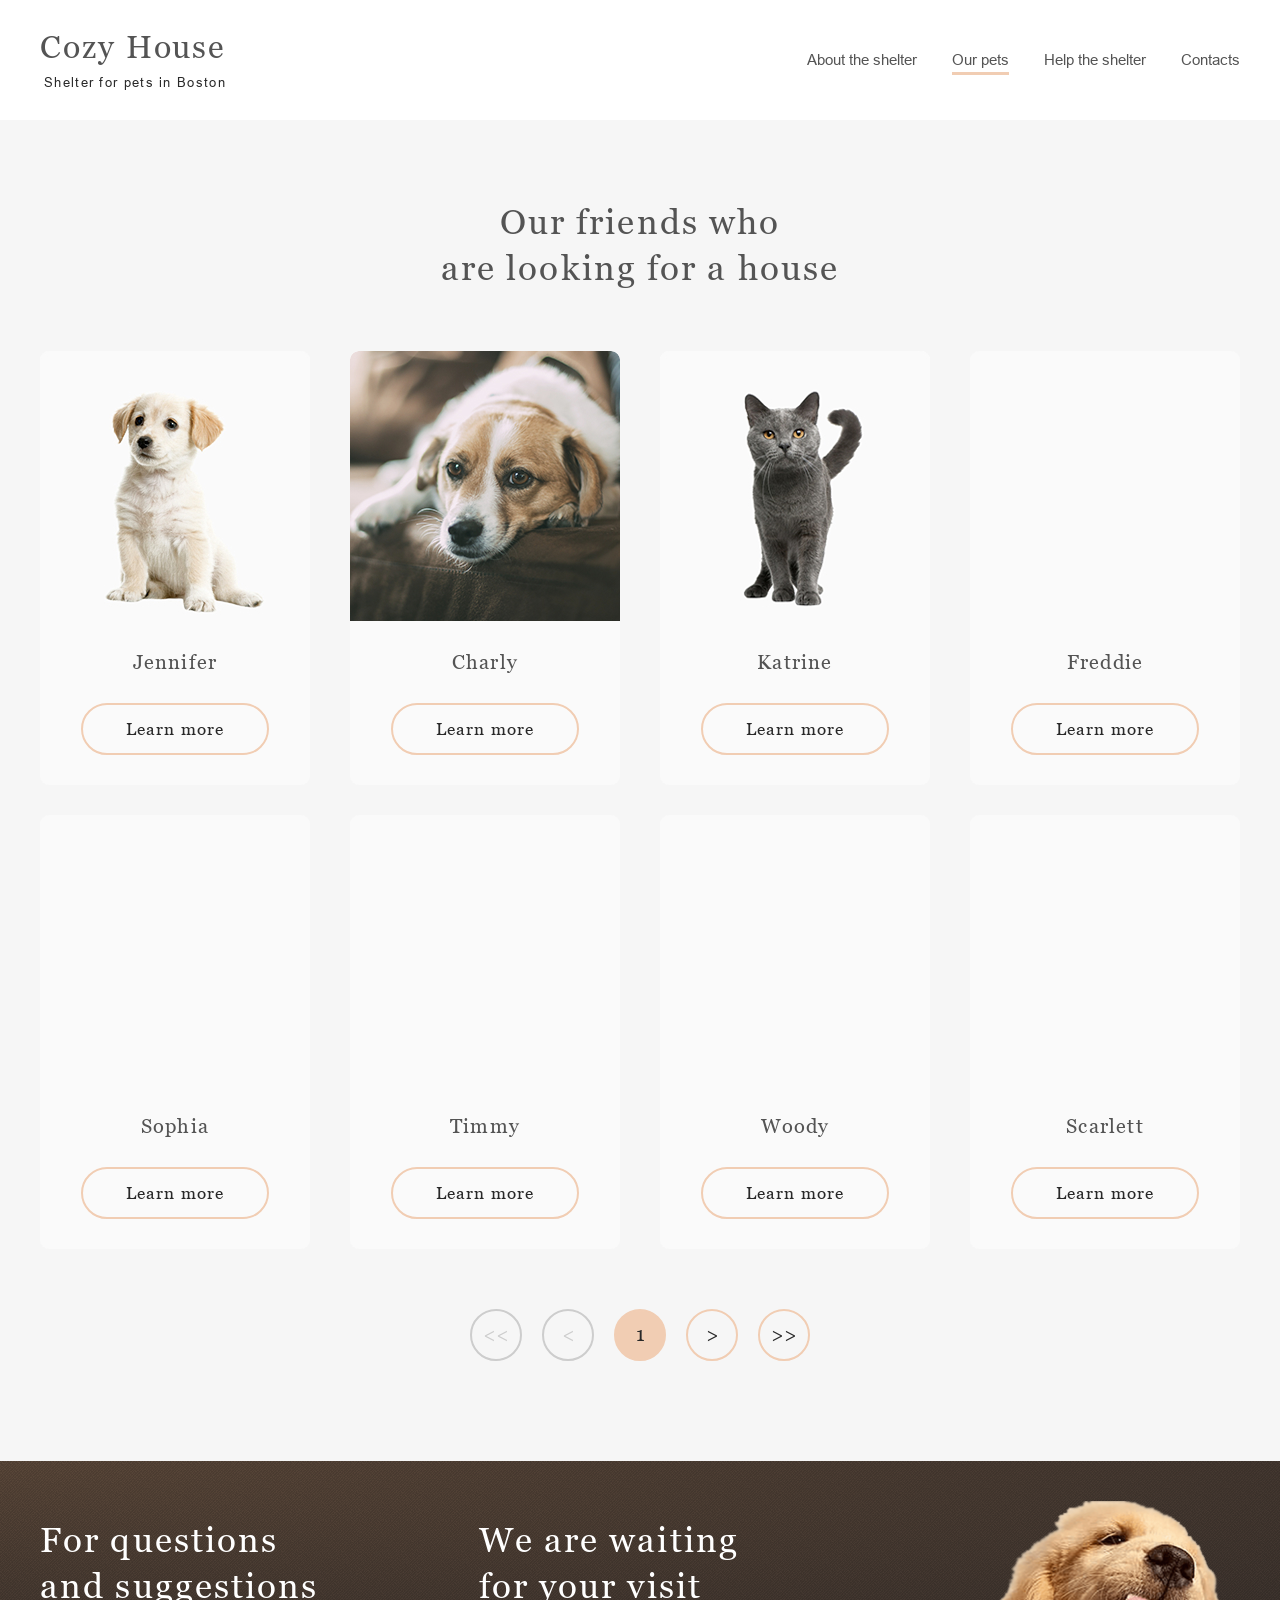
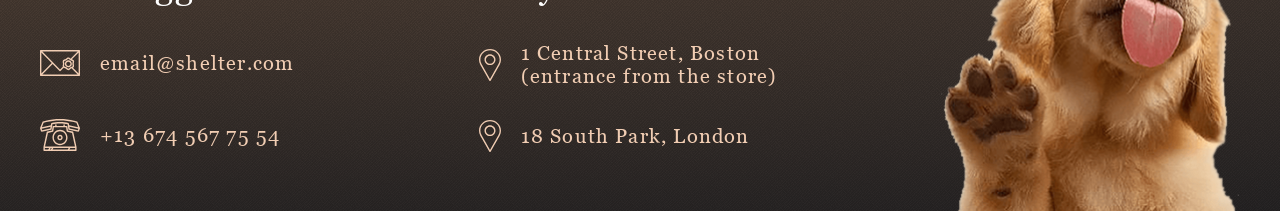
==== commit 0b3c9423: "correct popup" ====
--- a/pets.html
+++ b/pets.html
@@ -204,9 +204,6 @@
             </div>
         </div>
     </footer>
-    <div class="overlay"></div>
-        <div id="popup" class="popup">
-    </div>
     <script src="main.js"></script>
 </body>
 </html>
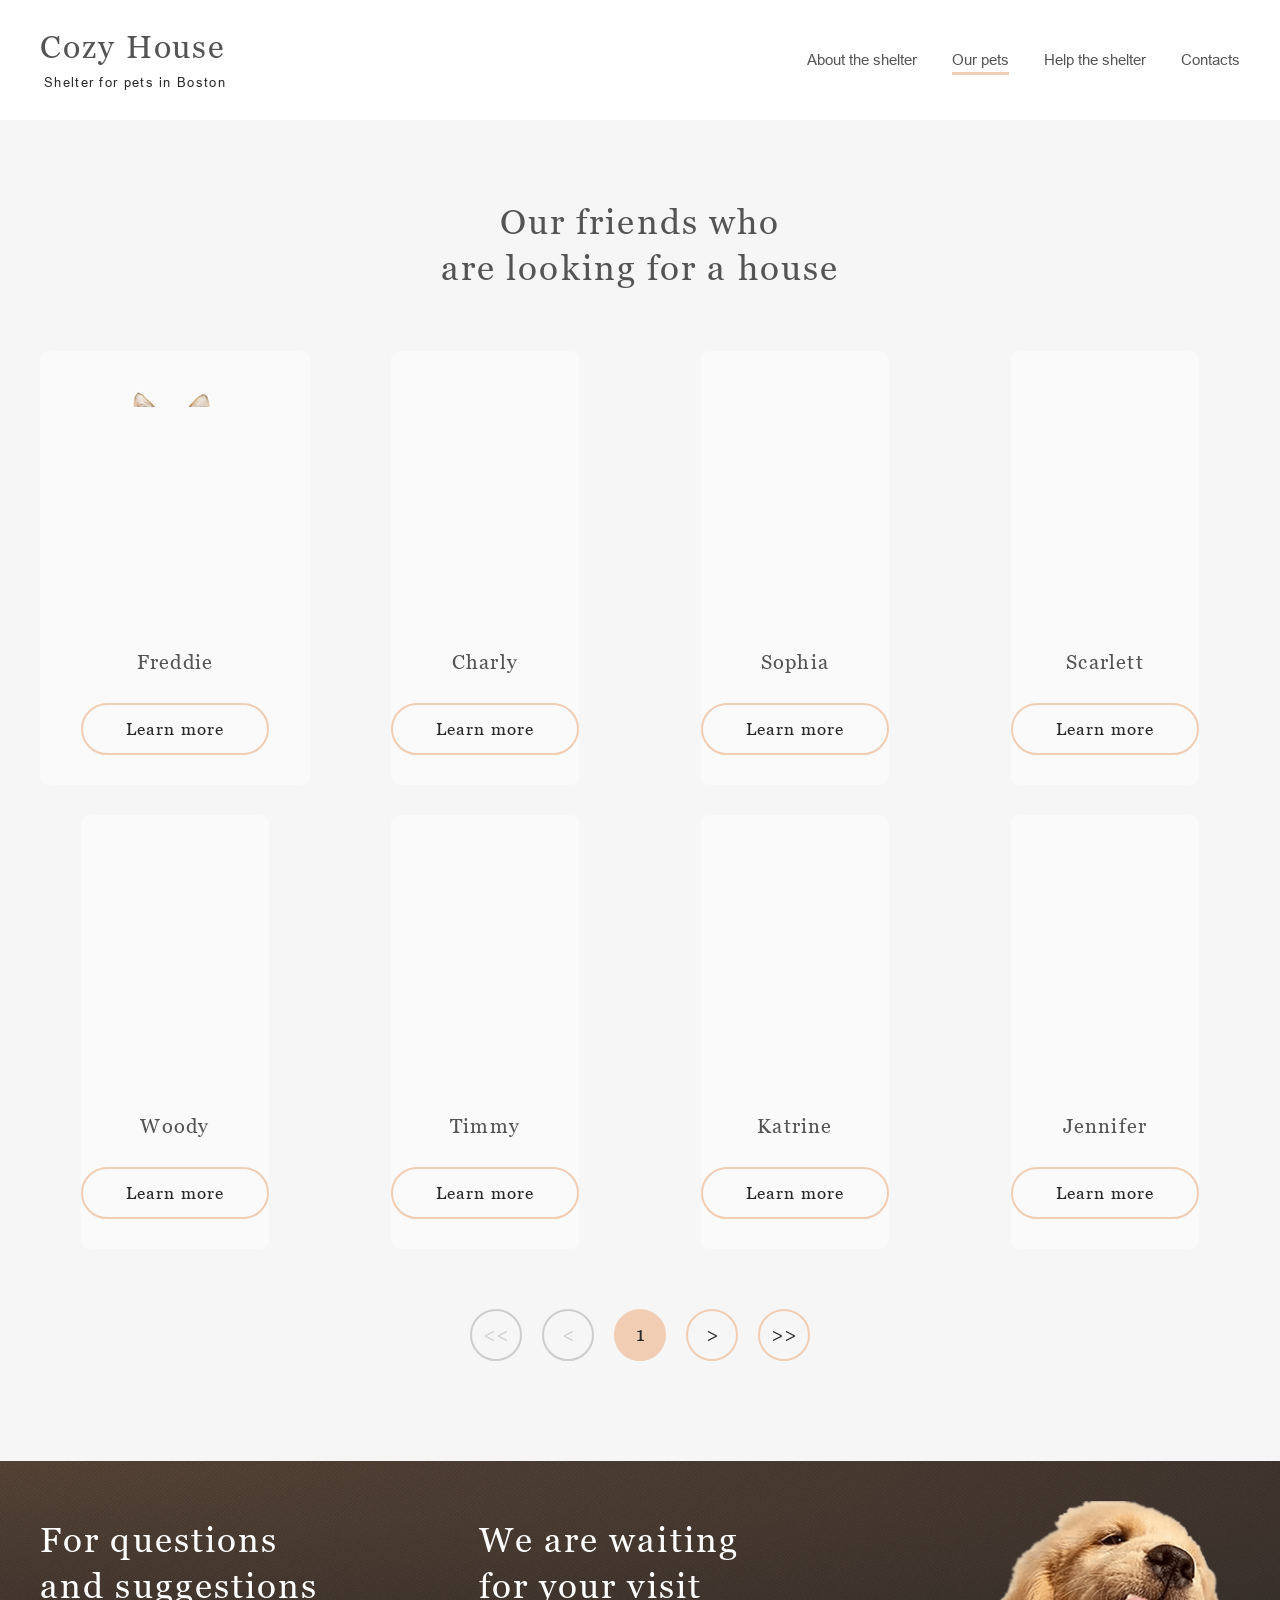
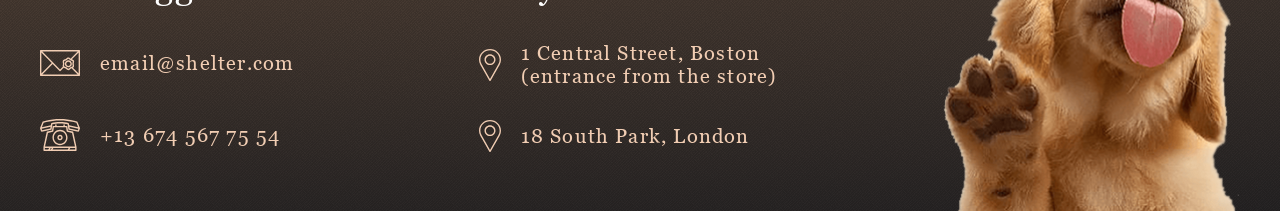
==== commit 3ebaae01: "update" ====
--- a/pets.html
+++ b/pets.html
@@ -4,8 +4,8 @@
     <meta charset="UTF-8">
     <meta name="viewport" content="width=device-width, initial-scale=1.0">
     <title>Cozy House | pets page</title>
-    <link rel="preload" href="fonts/ArialMT.woff2" as="font" type="font/woff2" crossorigin>
-    <link rel="preload" href="fonts/Georgia.woff2" as="font" type="font/woff2" crossorigin>
+    <!-- <link rel="preload" href="fonts/ArialMT.woff2" as="font" type="font/woff2" crossorigin>
+    <link rel="preload" href="fonts/Georgia.woff2" as="font" type="font/woff2" crossorigin> -->
     <link rel="stylesheet" href="css/style.css">
     <link rel="icon" type="image/x-icon" href="images/favicon.ico">
 </head>
--- a/css/style.css
+++ b/css/style.css
@@ -520,6 +520,7 @@
 	text-decoration: none;
 	background: var(--color-light-s);
 	border-radius: 9px;
+	cursor: pointer;
 	transition: 0.3s;
 }
 
@@ -531,6 +532,7 @@
 .friends-item:hover .friends-item__button{
 	background: var(--color-primary-light);
 	border-color: var(--color-primary-light);
+	cursor: pointer;
 }
 
 .friends-item__image-container{
